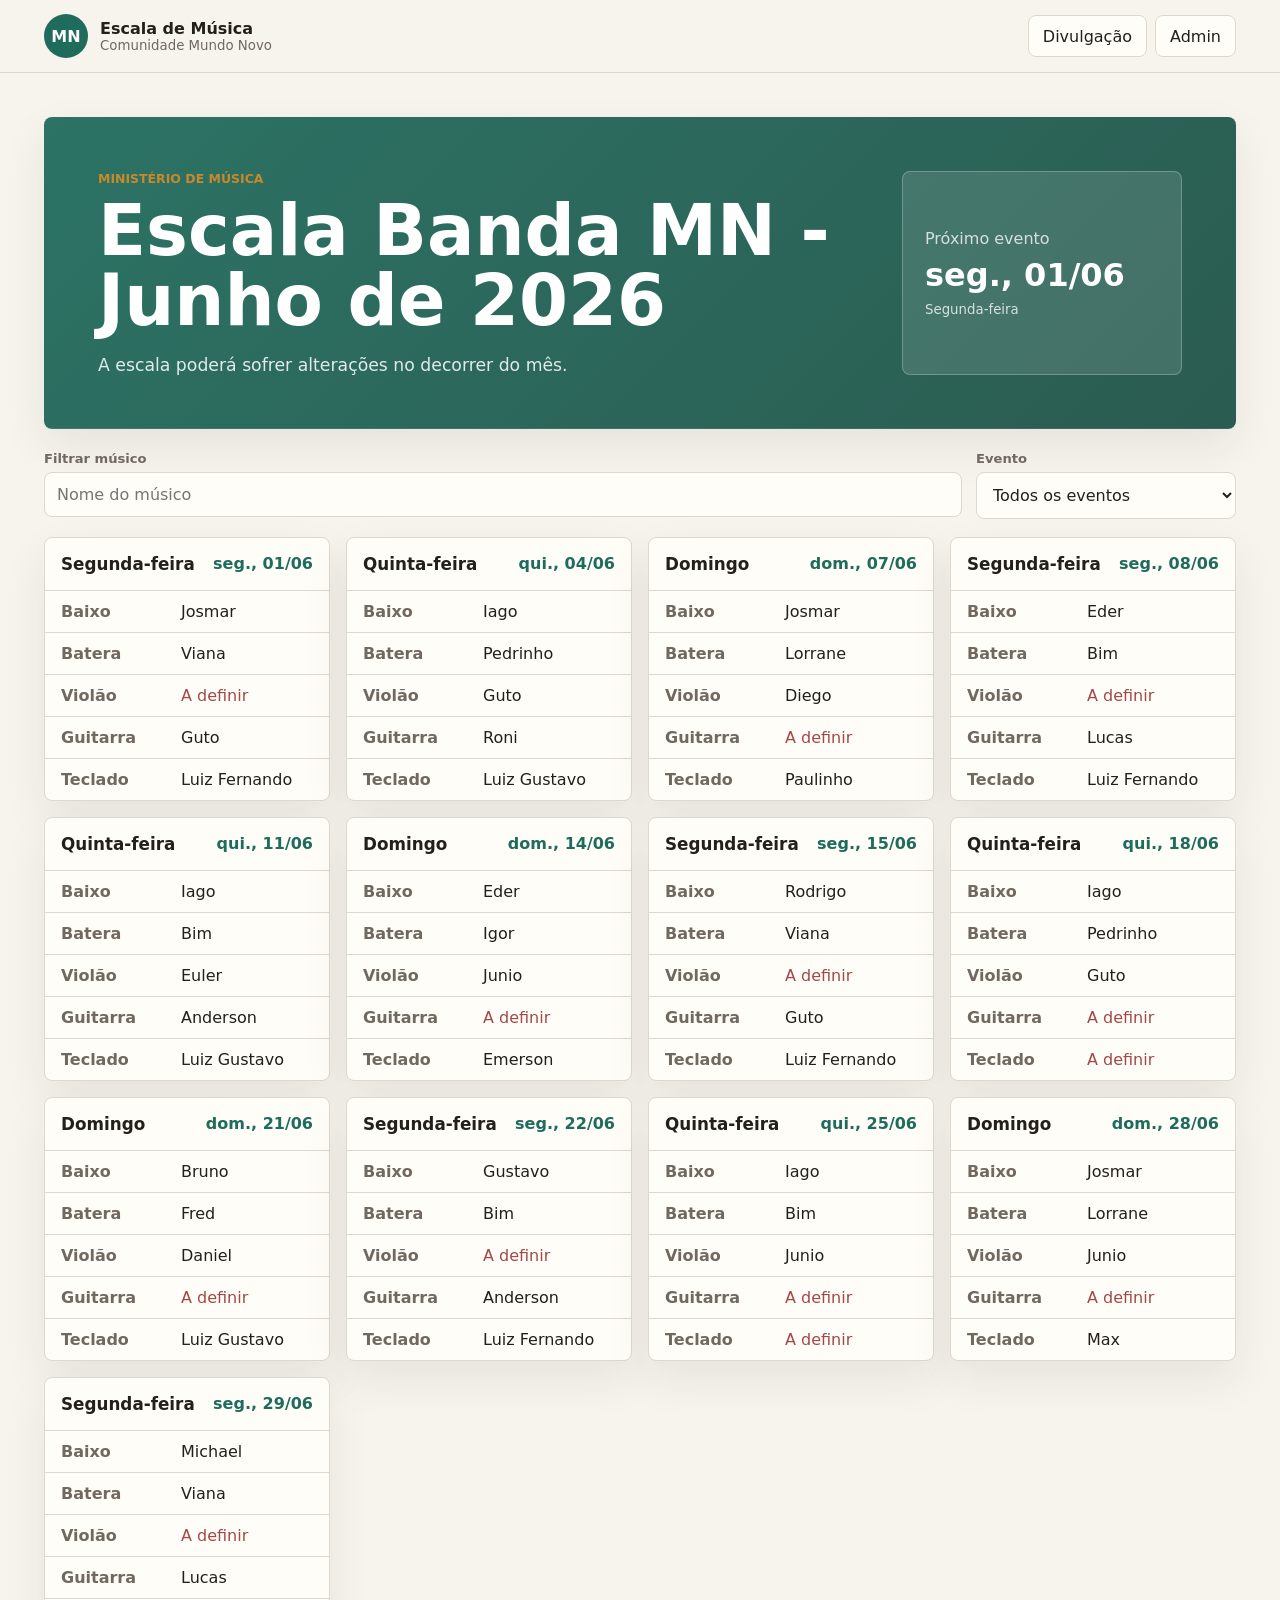
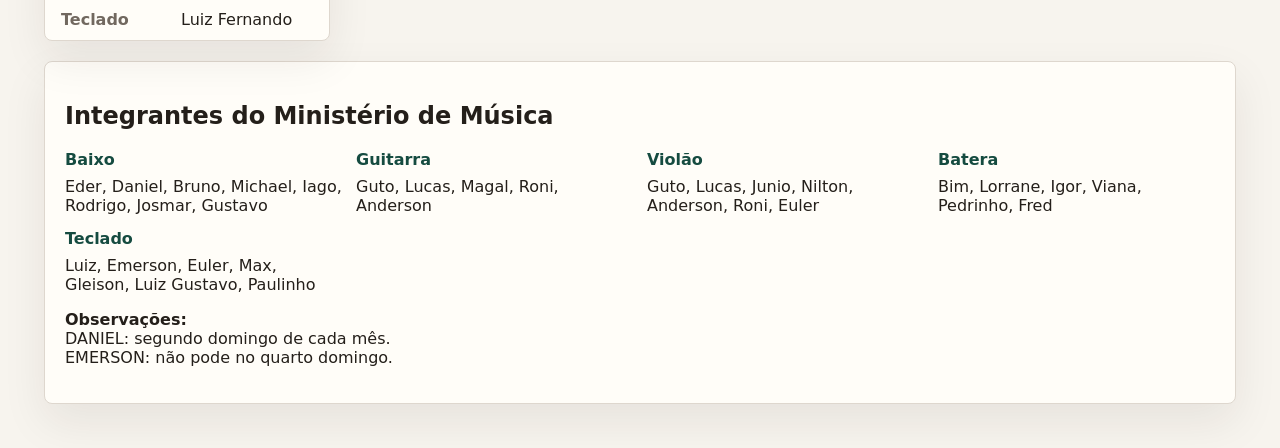
==== index.html @ d9f12c9a "Criar app de escala musical" ====
<!doctype html>
<html lang="pt-BR">
  <head>
    <meta charset="UTF-8" />
    <meta name="viewport" content="width=device-width, initial-scale=1.0" />
    <meta
      name="description"
      content="Escala de músicos da Comunidade Mundo Novo"
    />
    <title>Escala de Música - Comunidade Mundo Novo</title>
    <link rel="stylesheet" href="./styles.css" />
  </head>
  <body>
    <header class="topbar">
      <a class="brand" href="#/public" aria-label="Escala pública">
        <span class="brand-mark">MN</span>
        <span>
          <strong>Escala de Música</strong>
          <small>Comunidade Mundo Novo</small>
        </span>
      </a>

      <nav class="nav-actions" aria-label="Navegação principal">
        <a href="#/public">Divulgação</a>
        <a href="#/admin">Admin</a>
      </nav>
    </header>

    <main id="app" class="app-shell"></main>

    <template id="public-template">
      <section class="hero">
        <div>
          <p class="eyebrow">Ministério de Música</p>
          <h1 data-field="title">Escala Banda MN</h1>
          <p data-field="notice" class="hero-copy"></p>
        </div>
        <div class="hero-panel">
          <span>Próximo evento</span>
          <strong data-field="next-date">--</strong>
          <small data-field="next-name">--</small>
        </div>
      </section>

      <section class="toolbar">
        <label>
          <span>Filtrar músico</span>
          <input id="musician-filter" type="search" placeholder="Nome do músico" />
        </label>
        <label>
          <span>Evento</span>
          <select id="event-filter"></select>
        </label>
      </section>

      <section id="public-events" class="event-grid"></section>
      <section id="public-members" class="band-panel"></section>
    </template>

    <template id="admin-template">
      <section class="admin-layout">
        <aside class="admin-sidebar">
          <p class="eyebrow">Área administrativa</p>
          <h1>Montar escala</h1>
          <p>
            Edite as datas e os músicos. Depois salve, exporte ou publique usando
            o backend em Google Apps Script.
          </p>
          <div class="status-box" id="sync-status">Carregando escala...</div>
          <button id="save-local" type="button">Salvar neste navegador</button>
          <button id="load-backend" type="button">Carregar do backend</button>
          <button id="save-backend" type="button">Publicar no backend</button>
          <button id="export-json" type="button">Exportar JSON</button>
        </aside>

        <section class="admin-main">
          <div class="form-row">
            <label>
              <span>Título</span>
              <input id="schedule-title" type="text" />
            </label>
            <label>
              <span>Aviso</span>
              <input id="schedule-notice" type="text" />
            </label>
          </div>

          <div class="form-row compact">
            <label>
              <span>URL do backend</span>
              <input id="api-url" type="url" placeholder="https://script.google.com/..." />
            </label>
            <label>
              <span>Chave admin</span>
              <input id="admin-key" type="password" placeholder="Definida no Apps Script" />
            </label>
          </div>

          <div class="section-heading">
            <h2>Eventos</h2>
            <button id="add-event" type="button">Adicionar evento</button>
          </div>
          <div id="admin-events" class="admin-events"></div>

          <div class="section-heading">
            <h2>Músicos por instrumento</h2>
          </div>
          <div id="admin-members" class="admin-members"></div>

          <label class="notes-field">
            <span>Observações</span>
            <textarea id="schedule-notes" rows="5"></textarea>
          </label>
        </section>
      </section>
    </template>

    <script src="./app.js" type="module"></script>
  </body>
</html>
---- styles.css ----
:root {
  color-scheme: light;
  --bg: #f7f4ee;
  --paper: #fffdf8;
  --ink: #241f1a;
  --muted: #71685f;
  --line: #ded7ce;
  --accent: #1f6b5c;
  --accent-strong: #154b40;
  --gold: #c68a2d;
  --rose: #a34848;
  --shadow: 0 18px 45px rgba(36, 31, 26, 0.08);
}

* {
  box-sizing: border-box;
}

body {
  margin: 0;
  min-height: 100vh;
  background: var(--bg);
  color: var(--ink);
  font-family:
    Inter, ui-sans-serif, system-ui, -apple-system, BlinkMacSystemFont, "Segoe UI",
    sans-serif;
}

button,
input,
select,
textarea {
  font: inherit;
}

button,
.nav-actions a {
  min-height: 42px;
  border: 1px solid var(--line);
  border-radius: 8px;
  background: var(--paper);
  color: var(--ink);
  cursor: pointer;
  padding: 0 14px;
  text-decoration: none;
}

button:hover,
.nav-actions a:hover {
  border-color: var(--accent);
}

.topbar {
  position: sticky;
  top: 0;
  z-index: 10;
  display: flex;
  justify-content: space-between;
  gap: 16px;
  align-items: center;
  padding: 14px clamp(16px, 4vw, 44px);
  background: rgba(247, 244, 238, 0.9);
  border-bottom: 1px solid var(--line);
  backdrop-filter: blur(14px);
}

.brand {
  display: flex;
  align-items: center;
  gap: 12px;
  color: inherit;
  text-decoration: none;
}

.brand-mark {
  display: grid;
  width: 44px;
  height: 44px;
  place-items: center;
  border-radius: 50%;
  background: var(--accent);
  color: #fff;
  font-weight: 800;
}

.brand strong,
.brand small {
  display: block;
}

.brand small {
  color: var(--muted);
}

.nav-actions {
  display: flex;
  gap: 8px;
}

.nav-actions a {
  display: inline-flex;
  align-items: center;
}

.app-shell {
  padding: clamp(18px, 4vw, 44px);
}

.hero {
  display: grid;
  grid-template-columns: minmax(0, 1fr) 280px;
  gap: 22px;
  align-items: stretch;
  margin-bottom: 22px;
  padding: clamp(24px, 5vw, 54px);
  border-radius: 8px;
  background:
    linear-gradient(135deg, rgba(31, 107, 92, 0.94), rgba(21, 75, 64, 0.9)),
    url("https://images.unsplash.com/photo-1511379938547-c1f69419868d?auto=format&fit=crop&w=1600&q=80");
  background-position: center;
  background-size: cover;
  color: #fff;
  box-shadow: var(--shadow);
}

.eyebrow {
  margin: 0 0 10px;
  color: var(--gold);
  font-size: 0.78rem;
  font-weight: 800;
  letter-spacing: 0;
  text-transform: uppercase;
}

.hero h1,
.admin-sidebar h1 {
  margin: 0;
  font-size: clamp(2rem, 6vw, 4.4rem);
  line-height: 1;
}

.hero-copy {
  max-width: 660px;
  margin: 18px 0 0;
  color: rgba(255, 255, 255, 0.86);
  font-size: 1.08rem;
}

.hero-panel {
  display: grid;
  align-content: center;
  gap: 8px;
  padding: 22px;
  border: 1px solid rgba(255, 255, 255, 0.25);
  border-radius: 8px;
  background: rgba(255, 255, 255, 0.12);
}

.hero-panel span,
.hero-panel small {
  color: rgba(255, 255, 255, 0.78);
}

.hero-panel strong {
  font-size: 2rem;
}

.toolbar,
.form-row,
.section-heading {
  display: grid;
  gap: 14px;
  margin-bottom: 18px;
}

.toolbar {
  grid-template-columns: minmax(220px, 1fr) 260px;
}

.form-row {
  grid-template-columns: repeat(2, minmax(0, 1fr));
}

.form-row.compact {
  grid-template-columns: minmax(0, 1fr) 220px;
}

label span {
  display: block;
  margin-bottom: 6px;
  color: var(--muted);
  font-size: 0.82rem;
  font-weight: 700;
}

input,
select,
textarea {
  width: 100%;
  border: 1px solid var(--line);
  border-radius: 8px;
  background: var(--paper);
  color: var(--ink);
  padding: 12px;
}

textarea {
  resize: vertical;
}

.event-grid {
  display: grid;
  grid-template-columns: repeat(auto-fit, minmax(280px, 1fr));
  gap: 16px;
}

.event-card,
.admin-event,
.band-panel,
.admin-members,
.admin-sidebar,
.admin-main {
  border: 1px solid var(--line);
  border-radius: 8px;
  background: var(--paper);
  box-shadow: var(--shadow);
}

.event-card {
  overflow: hidden;
}

.event-head {
  display: flex;
  justify-content: space-between;
  gap: 12px;
  padding: 16px;
  border-bottom: 1px solid var(--line);
}

.event-head h2 {
  margin: 0;
  font-size: 1.05rem;
}

.event-head time {
  color: var(--accent);
  font-weight: 800;
}

.assignments {
  display: grid;
}

.assignment {
  display: grid;
  grid-template-columns: 110px minmax(0, 1fr);
  gap: 10px;
  padding: 11px 16px;
  border-bottom: 1px solid var(--line);
}

.assignment:last-child {
  border-bottom: 0;
}

.instrument {
  color: var(--muted);
  font-weight: 800;
}

.empty {
  color: var(--rose);
}

.band-panel {
  margin-top: 20px;
  padding: 20px;
}

.member-groups {
  display: grid;
  grid-template-columns: repeat(auto-fit, minmax(220px, 1fr));
  gap: 14px;
}

.member-group strong {
  display: block;
  margin-bottom: 8px;
  color: var(--accent-strong);
}

.admin-layout {
  display: grid;
  grid-template-columns: 300px minmax(0, 1fr);
  gap: 18px;
  align-items: start;
}

.admin-sidebar,
.admin-main {
  padding: 20px;
}

.admin-sidebar {
  position: sticky;
  top: 88px;
  display: grid;
  gap: 12px;
}

.admin-sidebar p {
  margin: 0;
  color: var(--muted);
}

.admin-sidebar button:first-of-type,
#save-backend,
#add-event {
  background: var(--accent);
  color: #fff;
  border-color: var(--accent);
}

.status-box {
  padding: 12px;
  border-radius: 8px;
  background: #eef6f3;
  color: var(--accent-strong);
  font-size: 0.9rem;
}

.section-heading {
  grid-template-columns: minmax(0, 1fr) auto;
  align-items: center;
  margin-top: 22px;
}

.section-heading h2 {
  margin: 0;
}

.admin-events,
.admin-members {
  display: grid;
  gap: 12px;
}

.admin-members {
  padding: 14px;
}

.admin-event {
  padding: 14px;
}

.admin-event-header {
  display: grid;
  grid-template-columns: 1.2fr 150px 130px;
  gap: 10px;
  margin-bottom: 12px;
}

.admin-assignment {
  display: grid;
  grid-template-columns: 130px minmax(0, 1fr);
  gap: 10px;
  margin-bottom: 8px;
}

.member-editor {
  display: grid;
  grid-template-columns: 150px minmax(0, 1fr);
  gap: 10px;
}

.notes-field {
  display: block;
  margin-top: 18px;
}

@media (max-width: 760px) {
  .topbar,
  .hero,
  .toolbar,
  .form-row,
  .form-row.compact,
  .admin-layout,
  .admin-event-header,
  .admin-assignment,
  .member-editor {
    grid-template-columns: 1fr;
  }

  .topbar {
    align-items: flex-start;
  }

  .nav-actions {
    width: 100%;
  }

  .nav-actions a {
    flex: 1;
    justify-content: center;
  }

  .admin-sidebar {
    position: static;
  }
}
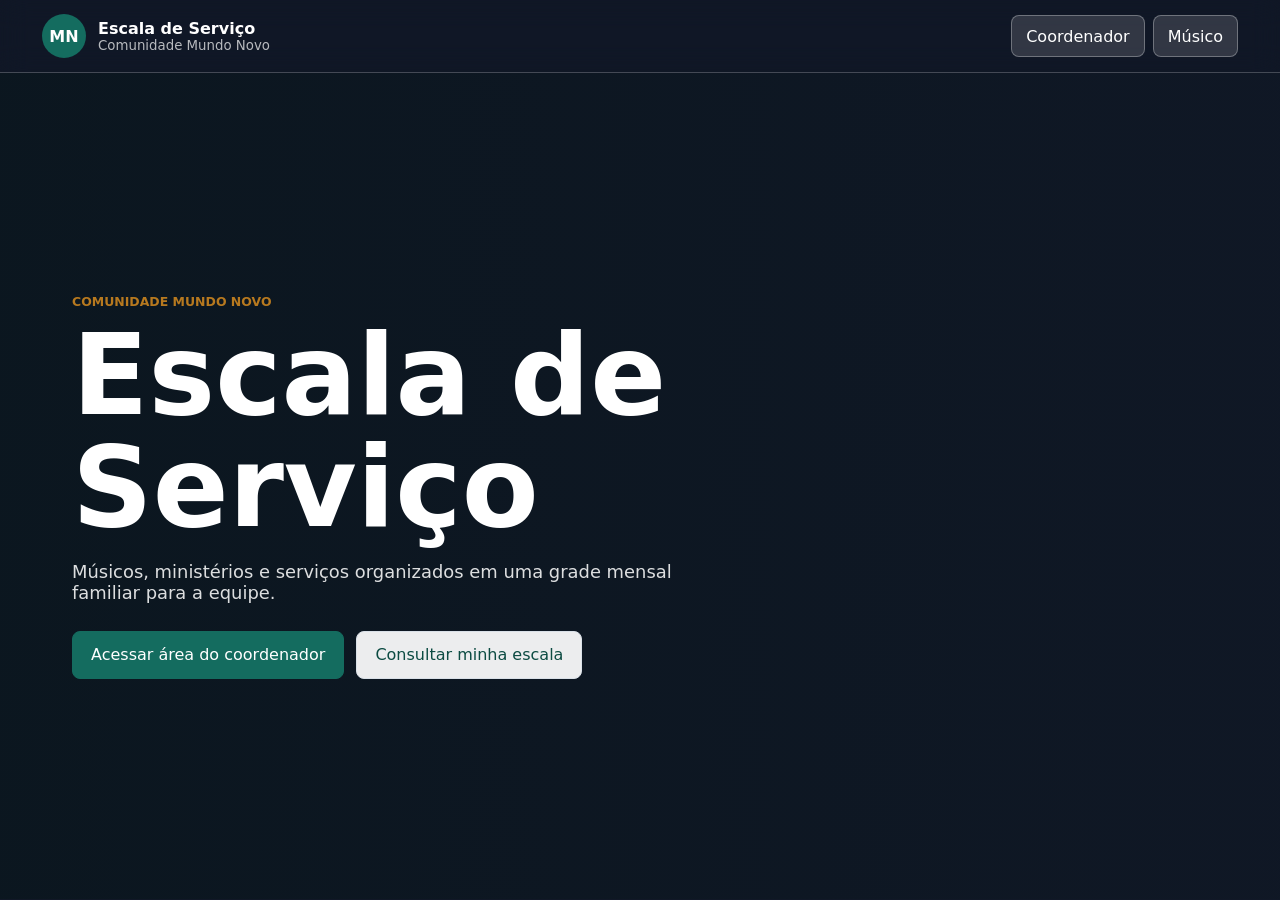
==== commit 67d32cae: "Prepare escala app for GitHub Pages" ====
--- a/index.html
+++ b/index.html
@@ -5,116 +5,36 @@
     <meta name="viewport" content="width=device-width, initial-scale=1.0" />
     <meta
       name="description"
-      content="Escala de músicos da Comunidade Mundo Novo"
+      content="Sistema de escala de serviço da Comunidade Mundo Novo"
     />
-    <title>Escala de Música - Comunidade Mundo Novo</title>
-    <link rel="stylesheet" href="./styles.css" />
+    <title>Escala de Serviço - Comunidade Mundo Novo</title>
+    <link rel="stylesheet" href="./style.css" />
   </head>
-  <body>
-    <header class="topbar">
-      <a class="brand" href="#/public" aria-label="Escala pública">
+  <body class="home-page">
+    <header class="topbar topbar-on-photo">
+      <a class="brand" href="./index.html" aria-label="Página inicial">
         <span class="brand-mark">MN</span>
         <span>
-          <strong>Escala de Música</strong>
+          <strong>Escala de Serviço</strong>
           <small>Comunidade Mundo Novo</small>
         </span>
       </a>
-
-      <nav class="nav-actions" aria-label="Navegação principal">
-        <a href="#/public">Divulgação</a>
-        <a href="#/admin">Admin</a>
+      <nav class="nav-actions" aria-label="Acessos principais">
+        <a href="./coordenador.html">Coordenador</a>
+        <a href="./musico.html">Músico</a>
       </nav>
     </header>
 
-    <main id="app" class="app-shell"></main>
-
-    <template id="public-template">
-      <section class="hero">
-        <div>
-          <p class="eyebrow">Ministério de Música</p>
-          <h1 data-field="title">Escala Banda MN</h1>
-          <p data-field="notice" class="hero-copy"></p>
+    <main class="home-hero">
+      <div class="home-content">
+        <p class="eyebrow">Comunidade Mundo Novo</p>
+        <h1>Escala de Serviço</h1>
+        <p class="home-copy">Músicos, ministérios e serviços organizados em uma grade mensal familiar para a equipe.</p>
+        <div class="home-actions">
+          <a class="button primary" href="./coordenador.html">Acessar área do coordenador</a>
+          <a class="button light" href="./musico.html">Consultar minha escala</a>
         </div>
-        <div class="hero-panel">
-          <span>Próximo evento</span>
-          <strong data-field="next-date">--</strong>
-          <small data-field="next-name">--</small>
-        </div>
-      </section>
-
-      <section class="toolbar">
-        <label>
-          <span>Filtrar músico</span>
-          <input id="musician-filter" type="search" placeholder="Nome do músico" />
-        </label>
-        <label>
-          <span>Evento</span>
-          <select id="event-filter"></select>
-        </label>
-      </section>
-
-      <section id="public-events" class="event-grid"></section>
-      <section id="public-members" class="band-panel"></section>
-    </template>
-
-    <template id="admin-template">
-      <section class="admin-layout">
-        <aside class="admin-sidebar">
-          <p class="eyebrow">Área administrativa</p>
-          <h1>Montar escala</h1>
-          <p>
-            Edite as datas e os músicos. Depois salve, exporte ou publique usando
-            o backend em Google Apps Script.
-          </p>
-          <div class="status-box" id="sync-status">Carregando escala...</div>
-          <button id="save-local" type="button">Salvar neste navegador</button>
-          <button id="load-backend" type="button">Carregar do backend</button>
-          <button id="save-backend" type="button">Publicar no backend</button>
-          <button id="export-json" type="button">Exportar JSON</button>
-        </aside>
-
-        <section class="admin-main">
-          <div class="form-row">
-            <label>
-              <span>Título</span>
-              <input id="schedule-title" type="text" />
-            </label>
-            <label>
-              <span>Aviso</span>
-              <input id="schedule-notice" type="text" />
-            </label>
-          </div>
-
-          <div class="form-row compact">
-            <label>
-              <span>URL do backend</span>
-              <input id="api-url" type="url" placeholder="https://script.google.com/..." />
-            </label>
-            <label>
-              <span>Chave admin</span>
-              <input id="admin-key" type="password" placeholder="Definida no Apps Script" />
-            </label>
-          </div>
-
-          <div class="section-heading">
-            <h2>Eventos</h2>
-            <button id="add-event" type="button">Adicionar evento</button>
-          </div>
-          <div id="admin-events" class="admin-events"></div>
-
-          <div class="section-heading">
-            <h2>Músicos por instrumento</h2>
-          </div>
-          <div id="admin-members" class="admin-members"></div>
-
-          <label class="notes-field">
-            <span>Observações</span>
-            <textarea id="schedule-notes" rows="5"></textarea>
-          </label>
-        </section>
-      </section>
-    </template>
-
-    <script src="./app.js" type="module"></script>
+      </div>
+    </main>
   </body>
 </html>
--- a/style.css
+++ b/style.css
@@ -0,0 +1,775 @@
+:root {
+  color-scheme: light;
+  --bg: #f4f6f8;
+  --surface: #ffffff;
+  --surface-alt: #eef7f4;
+  --ink: #20262e;
+  --muted: #637083;
+  --line: #d9e0e7;
+  --accent: #146c5f;
+  --accent-strong: #0c4b42;
+  --accent-soft: #dff1ed;
+  --blue: #245a9c;
+  --gold: #b7791f;
+  --green: #1f7a4d;
+  --red: #b33a3a;
+  --violet: #6d4aa2;
+  --shadow: 0 16px 42px rgba(32, 38, 46, 0.08);
+}
+
+* {
+  box-sizing: border-box;
+}
+
+html {
+  scroll-behavior: smooth;
+}
+
+body {
+  margin: 0;
+  min-height: 100vh;
+  background: var(--bg);
+  color: var(--ink);
+  font-family:
+    Inter, ui-sans-serif, system-ui, -apple-system, BlinkMacSystemFont, "Segoe UI",
+    sans-serif;
+}
+
+button,
+input,
+select,
+textarea {
+  font: inherit;
+}
+
+button,
+.button,
+.nav-actions a {
+  min-height: 42px;
+  border: 1px solid var(--line);
+  border-radius: 8px;
+  background: var(--surface);
+  color: var(--ink);
+  cursor: pointer;
+  display: inline-flex;
+  align-items: center;
+  justify-content: center;
+  gap: 8px;
+  padding: 0 14px;
+  text-decoration: none;
+  white-space: nowrap;
+}
+
+button:hover,
+.button:hover,
+.nav-actions a:hover {
+  border-color: var(--accent);
+}
+
+button:disabled {
+  cursor: not-allowed;
+  opacity: 0.55;
+}
+
+.primary {
+  background: var(--accent);
+  border-color: var(--accent);
+  color: #ffffff;
+}
+
+.light {
+  background: rgba(255, 255, 255, 0.92);
+  color: var(--accent-strong);
+}
+
+.danger {
+  background: var(--red);
+  border-color: var(--red);
+  color: #ffffff;
+}
+
+.is-hidden {
+  display: none !important;
+}
+
+.muted {
+  color: var(--muted);
+  margin: 4px 0 0;
+}
+
+.empty-state {
+  border: 1px dashed var(--line);
+  border-radius: 8px;
+  color: var(--muted);
+  margin: 0;
+  padding: 18px;
+  text-align: center;
+}
+
+.topbar {
+  position: sticky;
+  top: 0;
+  z-index: 20;
+  display: flex;
+  align-items: center;
+  justify-content: space-between;
+  gap: 16px;
+  padding: 14px clamp(16px, 4vw, 42px);
+  background: rgba(255, 255, 255, 0.92);
+  border-bottom: 1px solid var(--line);
+  backdrop-filter: blur(14px);
+}
+
+.topbar-on-photo {
+  background: rgba(17, 24, 39, 0.45);
+  border-bottom-color: rgba(255, 255, 255, 0.22);
+  color: #ffffff;
+}
+
+.brand {
+  display: flex;
+  align-items: center;
+  gap: 12px;
+  color: inherit;
+  min-width: 0;
+  text-decoration: none;
+}
+
+.brand-mark {
+  display: grid;
+  flex: 0 0 auto;
+  width: 44px;
+  height: 44px;
+  place-items: center;
+  border-radius: 50%;
+  background: var(--accent);
+  color: #ffffff;
+  font-weight: 800;
+}
+
+.brand strong,
+.brand small {
+  display: block;
+}
+
+.brand small {
+  color: currentColor;
+  opacity: 0.7;
+}
+
+.nav-actions {
+  display: flex;
+  flex-wrap: wrap;
+  gap: 8px;
+  justify-content: flex-end;
+}
+
+.topbar-on-photo .nav-actions a,
+.topbar-on-photo .nav-actions button {
+  background: rgba(255, 255, 255, 0.14);
+  border-color: rgba(255, 255, 255, 0.3);
+  color: #ffffff;
+}
+
+.home-page {
+  background: #111827;
+}
+
+.home-hero {
+  min-height: calc(100vh - 74px);
+  display: grid;
+  align-items: center;
+  padding: clamp(28px, 6vw, 72px);
+  background:
+    linear-gradient(90deg, rgba(10, 22, 30, 0.85), rgba(10, 22, 30, 0.52), rgba(10, 22, 30, 0.2)),
+    url("https://images.unsplash.com/photo-1511379938547-c1f69419868d?auto=format&fit=crop&w=1800&q=80");
+  background-position: center;
+  background-size: cover;
+  color: #ffffff;
+}
+
+.home-content {
+  width: min(760px, 100%);
+}
+
+.eyebrow {
+  color: var(--gold);
+  font-size: 0.78rem;
+  font-weight: 800;
+  letter-spacing: 0;
+  margin: 0 0 10px;
+  text-transform: uppercase;
+}
+
+.home-content h1,
+.page-heading h1,
+.auth-panel h1 {
+  margin: 0;
+  line-height: 1;
+}
+
+.home-content h1 {
+  font-size: clamp(3rem, 10vw, 7rem);
+}
+
+.home-copy {
+  max-width: 620px;
+  color: rgba(255, 255, 255, 0.86);
+  font-size: 1.12rem;
+  margin: 18px 0 0;
+}
+
+.home-actions {
+  display: flex;
+  flex-wrap: wrap;
+  gap: 12px;
+  margin-top: 28px;
+}
+
+.home-actions .button {
+  min-height: 48px;
+  padding-inline: 18px;
+}
+
+.app-shell {
+  padding: clamp(18px, 4vw, 42px);
+}
+
+.auth-panel,
+.page-heading,
+.control-bar,
+.settings-panel,
+.tab-panel,
+.assignment-card,
+.app-dialog form {
+  border: 1px solid var(--line);
+  border-radius: 8px;
+  background: var(--surface);
+  box-shadow: var(--shadow);
+}
+
+.auth-panel {
+  display: grid;
+  gap: 18px;
+  margin: 8vh auto 0;
+  max-width: 620px;
+  padding: 26px;
+}
+
+.inline-form {
+  display: grid;
+  grid-template-columns: minmax(0, 1fr) auto;
+  gap: 12px;
+  align-items: end;
+}
+
+.form-message {
+  color: var(--red);
+  margin: 0;
+  min-height: 20px;
+}
+
+.page-heading {
+  display: flex;
+  align-items: center;
+  justify-content: space-between;
+  gap: 18px;
+  margin-bottom: 16px;
+  padding: 22px;
+}
+
+.page-heading h1 {
+  font-size: clamp(1.9rem, 4vw, 3.4rem);
+}
+
+.status-pill,
+.badge {
+  border-radius: 999px;
+  display: inline-flex;
+  align-items: center;
+  gap: 6px;
+  font-size: 0.78rem;
+  font-weight: 800;
+  line-height: 1.2;
+  padding: 6px 10px;
+}
+
+.status-pill {
+  background: var(--accent-soft);
+  color: var(--accent-strong);
+}
+
+.control-bar {
+  display: grid;
+  grid-template-columns: 170px 120px minmax(180px, 1fr) auto auto;
+  gap: 12px;
+  align-items: end;
+  margin-bottom: 16px;
+  padding: 16px;
+}
+
+.musician-filter {
+  grid-template-columns: minmax(240px, 1fr) 170px 120px auto;
+}
+
+label span {
+  color: var(--muted);
+  display: block;
+  font-size: 0.82rem;
+  font-weight: 750;
+  margin-bottom: 6px;
+}
+
+input,
+select,
+textarea {
+  width: 100%;
+  border: 1px solid var(--line);
+  border-radius: 8px;
+  background: #ffffff;
+  color: var(--ink);
+  min-height: 42px;
+  padding: 10px 12px;
+}
+
+textarea {
+  resize: vertical;
+}
+
+input:focus,
+select:focus,
+textarea:focus {
+  border-color: var(--accent);
+  box-shadow: 0 0 0 3px rgba(20, 108, 95, 0.14);
+  outline: none;
+}
+
+.settings-panel {
+  margin-bottom: 16px;
+  padding: 0;
+}
+
+.settings-panel summary {
+  cursor: pointer;
+  font-weight: 800;
+  padding: 14px 16px;
+}
+
+.settings-grid {
+  display: grid;
+  grid-template-columns: minmax(220px, 1fr) minmax(160px, 240px) auto auto;
+  gap: 12px;
+  align-items: end;
+  border-top: 1px solid var(--line);
+  padding: 16px;
+}
+
+.tabs {
+  display: flex;
+  gap: 8px;
+  overflow-x: auto;
+  padding: 4px 0 14px;
+}
+
+.tab {
+  background: #e9eef3;
+  border-color: transparent;
+  color: var(--muted);
+}
+
+.tab.is-active {
+  background: var(--accent);
+  color: #ffffff;
+}
+
+.tab-panel {
+  display: none;
+  padding: 18px;
+}
+
+.tab-panel.is-active {
+  display: block;
+}
+
+.section-heading {
+  display: flex;
+  align-items: center;
+  justify-content: space-between;
+  gap: 16px;
+  margin-bottom: 16px;
+}
+
+.section-heading h2 {
+  margin: 0;
+}
+
+.editor-form {
+  display: grid;
+  grid-template-columns: repeat(3, minmax(0, 1fr));
+  gap: 12px;
+  margin-bottom: 18px;
+}
+
+.compact-form {
+  grid-template-columns: minmax(220px, 1fr) 160px 120px 140px auto;
+  align-items: end;
+}
+
+.form-wide {
+  grid-column: 1 / -1;
+}
+
+.form-actions {
+  display: flex;
+  flex-wrap: wrap;
+  gap: 8px;
+  align-items: end;
+}
+
+.table-wrap,
+.schedule-scroll {
+  overflow-x: auto;
+  width: 100%;
+}
+
+table {
+  width: 100%;
+  border-collapse: separate;
+  border-spacing: 0;
+}
+
+th,
+td {
+  border-bottom: 1px solid var(--line);
+  padding: 11px 12px;
+  text-align: left;
+  vertical-align: top;
+}
+
+th {
+  background: #eef2f6;
+  color: #334155;
+  font-size: 0.82rem;
+  position: sticky;
+  top: 0;
+  z-index: 1;
+}
+
+th small {
+  color: var(--muted);
+  display: block;
+  font-size: 0.74rem;
+  font-weight: 700;
+  margin-top: 4px;
+}
+
+tbody tr:hover td {
+  background: #fafcff;
+}
+
+.row-actions {
+  display: flex;
+  flex-wrap: wrap;
+  gap: 6px;
+}
+
+.row-actions button {
+  min-height: 34px;
+  padding-inline: 10px;
+}
+
+.schedule-table {
+  min-width: 920px;
+  table-layout: fixed;
+}
+
+.schedule-table th:first-child,
+.schedule-table td:first-child {
+  left: 0;
+  min-width: 190px;
+  position: sticky;
+  z-index: 2;
+}
+
+.schedule-table th:first-child {
+  background: #e4edf5;
+}
+
+.schedule-table td:first-child {
+  background: #ffffff;
+}
+
+.schedule-table th:not(:first-child),
+.schedule-table td:not(:first-child) {
+  min-width: 190px;
+}
+
+.function-label strong {
+  display: block;
+}
+
+.function-label small {
+  color: var(--muted);
+}
+
+.assignment-cell {
+  display: grid;
+  gap: 8px;
+}
+
+.assignment-cell select {
+  min-width: 160px;
+}
+
+.assignment-meta {
+  display: flex;
+  flex-wrap: wrap;
+  gap: 6px;
+  min-height: 28px;
+}
+
+.status-waiting {
+  background: #fff3cd;
+  color: #7a5700;
+}
+
+.status-confirmed {
+  background: #d9f4e5;
+  color: var(--green);
+}
+
+.status-declined {
+  background: #fde2e2;
+  color: var(--red);
+}
+
+.status-replaced {
+  background: #e6e8ee;
+  color: #566071;
+}
+
+.status-pending {
+  background: #efe4ff;
+  color: var(--violet);
+}
+
+.status-muted {
+  background: #edf1f5;
+  color: var(--muted);
+}
+
+.availability-note {
+  color: var(--muted);
+  font-size: 0.76rem;
+}
+
+.mobile-schedule {
+  display: none;
+}
+
+.day-card {
+  border: 1px solid var(--line);
+  border-radius: 8px;
+  background: #ffffff;
+  margin-bottom: 12px;
+}
+
+.day-card header {
+  border-bottom: 1px solid var(--line);
+  padding: 14px;
+}
+
+.day-card h3 {
+  margin: 0;
+}
+
+.day-list {
+  display: grid;
+}
+
+.day-item {
+  display: grid;
+  grid-template-columns: minmax(120px, 0.8fr) minmax(0, 1fr);
+  gap: 10px;
+  padding: 10px 14px;
+  border-bottom: 1px solid var(--line);
+}
+
+.day-item:last-child {
+  border-bottom: 0;
+}
+
+.day-item strong {
+  color: var(--muted);
+}
+
+.assignment-list {
+  display: grid;
+  gap: 12px;
+}
+
+.assignment-card {
+  display: grid;
+  gap: 14px;
+  padding: 18px;
+}
+
+.assignment-card header {
+  display: flex;
+  align-items: flex-start;
+  justify-content: space-between;
+  gap: 12px;
+}
+
+.assignment-card h2 {
+  margin: 0;
+}
+
+.assignment-details {
+  display: grid;
+  grid-template-columns: repeat(4, minmax(0, 1fr));
+  gap: 10px;
+}
+
+.detail-item span {
+  color: var(--muted);
+  display: block;
+  font-size: 0.8rem;
+  font-weight: 750;
+  margin-bottom: 4px;
+}
+
+.app-dialog {
+  border: 0;
+  border-radius: 8px;
+  padding: 0;
+  width: min(560px, calc(100vw - 28px));
+}
+
+.app-dialog::backdrop {
+  background: rgba(15, 23, 42, 0.42);
+}
+
+.app-dialog form {
+  display: grid;
+  gap: 14px;
+  padding: 20px;
+}
+
+.app-dialog h2 {
+  margin: 0;
+}
+
+@media (max-width: 980px) {
+  .control-bar,
+  .musician-filter,
+  .settings-grid,
+  .editor-form,
+  .compact-form,
+  .assignment-details {
+    grid-template-columns: 1fr 1fr;
+  }
+
+  .form-actions {
+    grid-column: 1 / -1;
+  }
+}
+
+@media (max-width: 720px) {
+  .topbar,
+  .page-heading,
+  .section-heading,
+  .assignment-card header {
+    align-items: stretch;
+    flex-direction: column;
+  }
+
+  .nav-actions {
+    justify-content: stretch;
+    width: 100%;
+  }
+
+  .nav-actions a,
+  .nav-actions button,
+  .home-actions .button {
+    flex: 1;
+  }
+
+  .home-hero {
+    min-height: calc(100vh - 132px);
+    background-position: 58% center;
+  }
+
+  .control-bar,
+  .musician-filter,
+  .settings-grid,
+  .editor-form,
+  .compact-form,
+  .inline-form,
+  .assignment-details {
+    grid-template-columns: 1fr;
+  }
+
+  .schedule-scroll {
+    display: none;
+  }
+
+  .mobile-schedule {
+    display: block;
+  }
+
+  .tab-panel {
+    padding: 14px;
+  }
+
+  th,
+  td {
+    padding: 9px;
+  }
+}
+
+@media print {
+  .topbar,
+  .control-bar,
+  .settings-panel,
+  .tabs,
+  .section-heading button,
+  .row-actions,
+  .mobile-schedule {
+    display: none !important;
+  }
+
+  body {
+    background: #ffffff;
+  }
+
+  .app-shell {
+    padding: 0;
+  }
+
+  .tab-panel {
+    border: 0;
+    box-shadow: none;
+    display: none;
+    padding: 0;
+  }
+
+  .tab-panel[data-panel="escala"] {
+    display: block;
+  }
+
+  .schedule-scroll {
+    display: block;
+    overflow: visible;
+  }
+
+  .schedule-table {
+    min-width: 0;
+    table-layout: auto;
+  }
+
+  select {
+    border: 0;
+    padding: 0;
+  }
+}
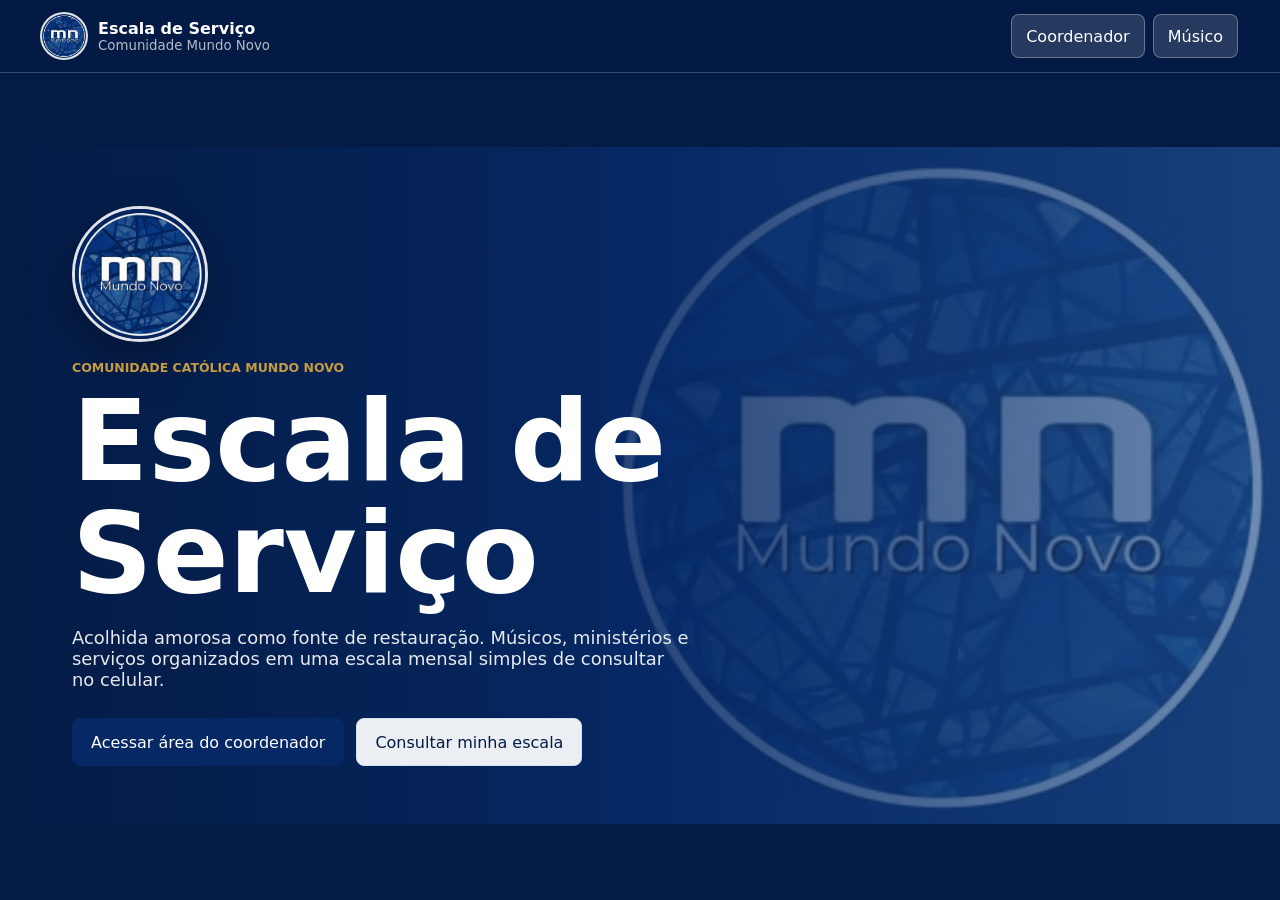
==== commit 4cff2aa1: "Apply Mundo Novo branding and mobile polish" ====
--- a/index.html
+++ b/index.html
@@ -7,13 +7,18 @@
       name="description"
       content="Sistema de escala de serviço da Comunidade Mundo Novo"
     />
+    <meta name="theme-color" content="#062966" />
+    <meta name="apple-mobile-web-app-capable" content="yes" />
     <title>Escala de Serviço - Comunidade Mundo Novo</title>
+    <link rel="icon" href="./assets/logo-mundo-novo.jpg" />
     <link rel="stylesheet" href="./style.css" />
   </head>
   <body class="home-page">
     <header class="topbar topbar-on-photo">
       <a class="brand" href="./index.html" aria-label="Página inicial">
-        <span class="brand-mark">MN</span>
+        <span class="brand-mark">
+          <img src="./assets/logo-mundo-novo.jpg" alt="" />
+        </span>
         <span>
           <strong>Escala de Serviço</strong>
           <small>Comunidade Mundo Novo</small>
@@ -27,9 +32,10 @@
 
     <main class="home-hero">
       <div class="home-content">
-        <p class="eyebrow">Comunidade Mundo Novo</p>
+        <img class="home-logo" src="./assets/logo-mundo-novo.jpg" alt="Comunidade Mundo Novo BH" />
+        <p class="eyebrow">Comunidade Católica Mundo Novo</p>
         <h1>Escala de Serviço</h1>
-        <p class="home-copy">Músicos, ministérios e serviços organizados em uma grade mensal familiar para a equipe.</p>
+        <p class="home-copy">Acolhida amorosa como fonte de restauração. Músicos, ministérios e serviços organizados em uma escala mensal simples de consultar no celular.</p>
         <div class="home-actions">
           <a class="button primary" href="./coordenador.html">Acessar área do coordenador</a>
           <a class="button light" href="./musico.html">Consultar minha escala</a>
--- a/style.css
+++ b/style.css
@@ -1,20 +1,22 @@
 :root {
   color-scheme: light;
-  --bg: #f4f6f8;
+  --bg: #f2f5fa;
   --surface: #ffffff;
-  --surface-alt: #eef7f4;
-  --ink: #20262e;
-  --muted: #637083;
-  --line: #d9e0e7;
-  --accent: #146c5f;
-  --accent-strong: #0c4b42;
-  --accent-soft: #dff1ed;
-  --blue: #245a9c;
-  --gold: #b7791f;
+  --surface-alt: #e9f0fa;
+  --ink: #162238;
+  --muted: #5d6c82;
+  --line: #d6dfec;
+  --accent: #062966;
+  --accent-strong: #041b45;
+  --accent-soft: #e6edf8;
+  --blue: #204e8b;
+  --blue-mid: #0c3b82;
+  --blue-soft: #dbe7f7;
+  --gold: #c59b42;
   --green: #1f7a4d;
   --red: #b33a3a;
   --violet: #6d4aa2;
-  --shadow: 0 16px 42px rgba(32, 38, 46, 0.08);
+  --shadow: 0 16px 42px rgba(6, 41, 102, 0.12);
 }
 
 * {
@@ -28,7 +30,9 @@
 body {
   margin: 0;
   min-height: 100vh;
-  background: var(--bg);
+  background:
+    linear-gradient(180deg, rgba(219, 231, 247, 0.72), rgba(242, 245, 250, 0.96) 320px),
+    var(--bg);
   color: var(--ink);
   font-family:
     Inter, ui-sans-serif, system-ui, -apple-system, BlinkMacSystemFont, "Segoe UI",
@@ -45,7 +49,7 @@
 button,
 .button,
 .nav-actions a {
-  min-height: 42px;
+  min-height: 44px;
   border: 1px solid var(--line);
   border-radius: 8px;
   background: var(--surface);
@@ -115,13 +119,13 @@
   justify-content: space-between;
   gap: 16px;
   padding: 14px clamp(16px, 4vw, 42px);
-  background: rgba(255, 255, 255, 0.92);
+  background: rgba(255, 255, 255, 0.94);
   border-bottom: 1px solid var(--line);
   backdrop-filter: blur(14px);
 }
 
 .topbar-on-photo {
-  background: rgba(17, 24, 39, 0.45);
+  background: rgba(4, 27, 69, 0.72);
   border-bottom-color: rgba(255, 255, 255, 0.22);
   color: #ffffff;
 }
@@ -142,9 +146,17 @@
   height: 44px;
   place-items: center;
   border-radius: 50%;
-  background: var(--accent);
+  background: #ffffff;
   color: #ffffff;
   font-weight: 800;
+  overflow: hidden;
+  box-shadow: 0 0 0 2px rgba(255, 255, 255, 0.88);
+}
+
+.brand-mark img {
+  width: 100%;
+  height: 100%;
+  object-fit: cover;
 }
 
 .brand strong,
@@ -172,7 +184,7 @@
 }
 
 .home-page {
-  background: #111827;
+  background: var(--accent-strong);
 }
 
 .home-hero {
@@ -181,15 +193,27 @@
   align-items: center;
   padding: clamp(28px, 6vw, 72px);
   background:
-    linear-gradient(90deg, rgba(10, 22, 30, 0.85), rgba(10, 22, 30, 0.52), rgba(10, 22, 30, 0.2)),
-    url("https://images.unsplash.com/photo-1511379938547-c1f69419868d?auto=format&fit=crop&w=1800&q=80");
-  background-position: center;
-  background-size: cover;
+    linear-gradient(90deg, rgba(4, 27, 69, 0.95), rgba(6, 41, 102, 0.86), rgba(32, 78, 139, 0.64)),
+    url("./assets/logo-mundo-novo.jpg");
+  background-position: center right;
+  background-size: auto 82%;
+  background-repeat: no-repeat;
   color: #ffffff;
 }
 
 .home-content {
   width: min(760px, 100%);
+}
+
+.home-logo {
+  display: block;
+  width: clamp(86px, 17vw, 136px);
+  height: clamp(86px, 17vw, 136px);
+  border: 3px solid rgba(255, 255, 255, 0.88);
+  border-radius: 50%;
+  box-shadow: 0 18px 48px rgba(0, 0, 0, 0.28);
+  margin-bottom: 18px;
+  object-fit: cover;
 }
 
 .eyebrow {
@@ -214,7 +238,7 @@
 
 .home-copy {
   max-width: 620px;
-  color: rgba(255, 255, 255, 0.86);
+  color: rgba(255, 255, 255, 0.9);
   font-size: 1.12rem;
   margin: 18px 0 0;
 }
@@ -296,7 +320,7 @@
 
 .status-pill {
   background: var(--accent-soft);
-  color: var(--accent-strong);
+  color: var(--accent);
 }
 
 .control-bar {
@@ -328,7 +352,7 @@
   border-radius: 8px;
   background: #ffffff;
   color: var(--ink);
-  min-height: 42px;
+  min-height: 44px;
   padding: 10px 12px;
 }
 
@@ -447,8 +471,8 @@
 }
 
 th {
-  background: #eef2f6;
-  color: #334155;
+  background: #e6edf8;
+  color: var(--accent);
   font-size: 0.82rem;
   position: sticky;
   top: 0;
@@ -492,7 +516,7 @@
 }
 
 .schedule-table th:first-child {
-  background: #e4edf5;
+  background: #dbe7f7;
 }
 
 .schedule-table td:first-child {
@@ -675,7 +699,7 @@
   }
 }
 
-@media (max-width: 720px) {
+@media (max-width: 860px) {
   .topbar,
   .page-heading,
   .section-heading,
@@ -697,7 +721,8 @@
 
   .home-hero {
     min-height: calc(100vh - 132px);
-    background-position: 58% center;
+    background-position: center bottom 24px;
+    background-size: min(68vw, 300px);
   }
 
   .control-bar,
@@ -718,6 +743,15 @@
     display: block;
   }
 
+  button,
+  .button,
+  .nav-actions a,
+  input,
+  select,
+  textarea {
+    min-height: 48px;
+  }
+
   .tab-panel {
     padding: 14px;
   }
@@ -725,6 +759,28 @@
   th,
   td {
     padding: 9px;
+  }
+}
+
+@media (max-width: 540px) {
+  .app-shell {
+    padding: 14px;
+  }
+
+  .home-hero {
+    padding: 22px;
+  }
+
+  .home-content h1 {
+    font-size: clamp(2.4rem, 15vw, 4.2rem);
+  }
+
+  .home-actions {
+    flex-direction: column;
+  }
+
+  .day-item {
+    grid-template-columns: 1fr;
   }
 }
 
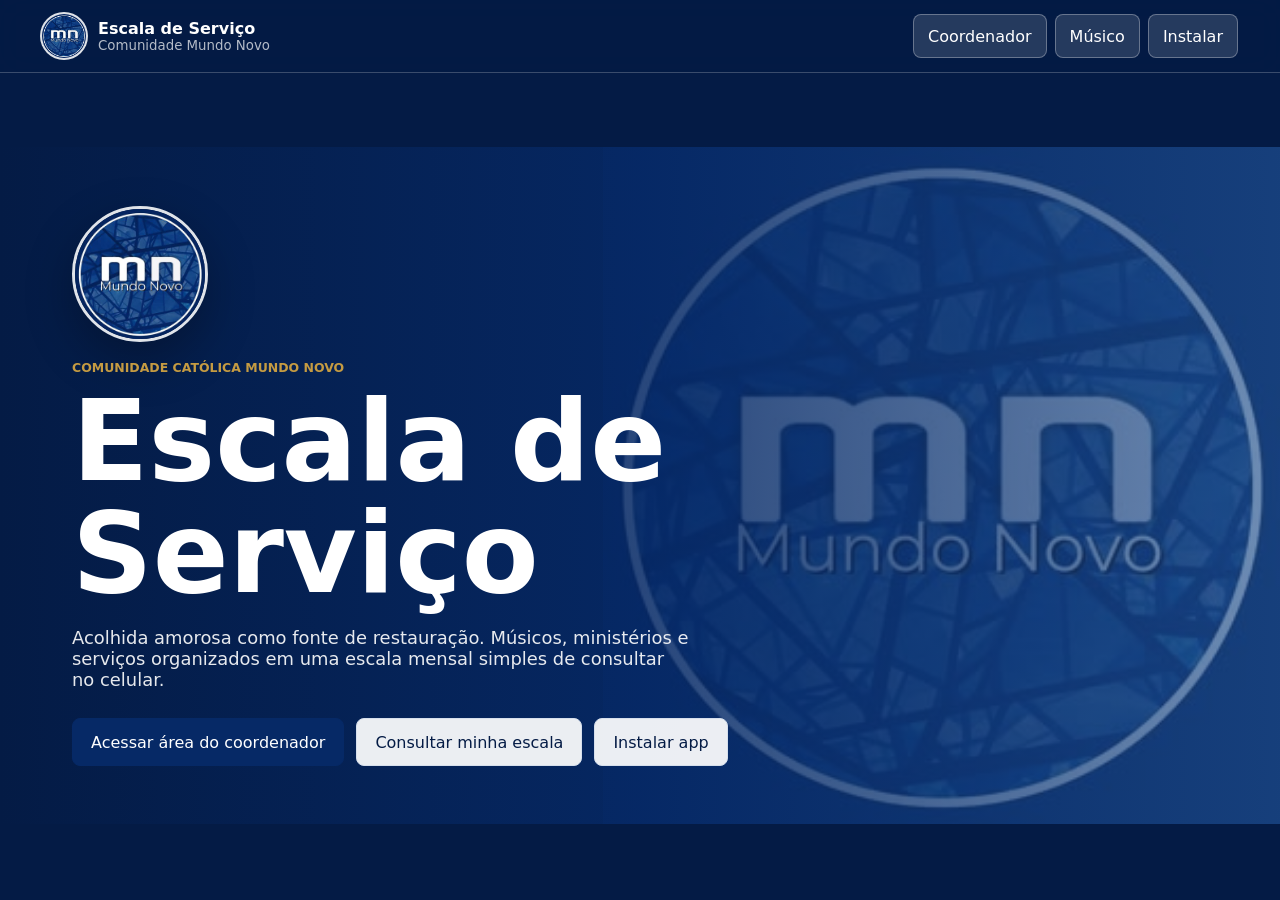
==== commit e1d737af: "Add installable PWA support" ====
--- a/index.html
+++ b/index.html
@@ -9,8 +9,12 @@
     />
     <meta name="theme-color" content="#062966" />
     <meta name="apple-mobile-web-app-capable" content="yes" />
+    <meta name="apple-mobile-web-app-title" content="Escala MN" />
+    <meta name="apple-mobile-web-app-status-bar-style" content="black-translucent" />
     <title>Escala de Serviço - Comunidade Mundo Novo</title>
     <link rel="icon" href="./assets/logo-mundo-novo.jpg" />
+    <link rel="apple-touch-icon" href="./assets/icons/icon-180.png" />
+    <link rel="manifest" href="./manifest.webmanifest" />
     <link rel="stylesheet" href="./style.css" />
   </head>
   <body class="home-page">
@@ -27,6 +31,7 @@
       <nav class="nav-actions" aria-label="Acessos principais">
         <a href="./coordenador.html">Coordenador</a>
         <a href="./musico.html">Músico</a>
+        <a href="./instalar.html">Instalar</a>
       </nav>
     </header>
 
@@ -39,8 +44,10 @@
         <div class="home-actions">
           <a class="button primary" href="./coordenador.html">Acessar área do coordenador</a>
           <a class="button light" href="./musico.html">Consultar minha escala</a>
+          <button class="button light" type="button" data-install-app hidden>Instalar app</button>
         </div>
       </div>
     </main>
+    <script src="./pwa.js" type="module"></script>
   </body>
 </html>
--- a/style.css
+++ b/style.css
@@ -638,6 +638,55 @@
   padding: 18px;
 }
 
+.install-logo {
+  width: clamp(72px, 18vw, 116px);
+  height: clamp(72px, 18vw, 116px);
+  border: 3px solid #ffffff;
+  border-radius: 50%;
+  box-shadow: var(--shadow);
+  object-fit: cover;
+}
+
+.install-grid {
+  display: grid;
+  grid-template-columns: repeat(2, minmax(0, 1fr));
+  gap: 16px;
+}
+
+.install-card {
+  border: 1px solid var(--line);
+  border-radius: 8px;
+  background: var(--surface);
+  box-shadow: var(--shadow);
+  padding: 20px;
+}
+
+.install-card h2 {
+  margin: 0 0 12px;
+}
+
+.install-card ol {
+  color: var(--muted);
+  margin: 0;
+  padding-left: 22px;
+}
+
+.install-card li + li {
+  margin-top: 8px;
+}
+
+.install-card button {
+  margin-top: 16px;
+  width: 100%;
+}
+
+.install-actions {
+  display: flex;
+  flex-wrap: wrap;
+  gap: 10px;
+  margin-top: 16px;
+}
+
 .assignment-card header {
   display: flex;
   align-items: flex-start;
@@ -731,6 +780,7 @@
   .editor-form,
   .compact-form,
   .inline-form,
+  .install-grid,
   .assignment-details {
     grid-template-columns: 1fr;
   }
